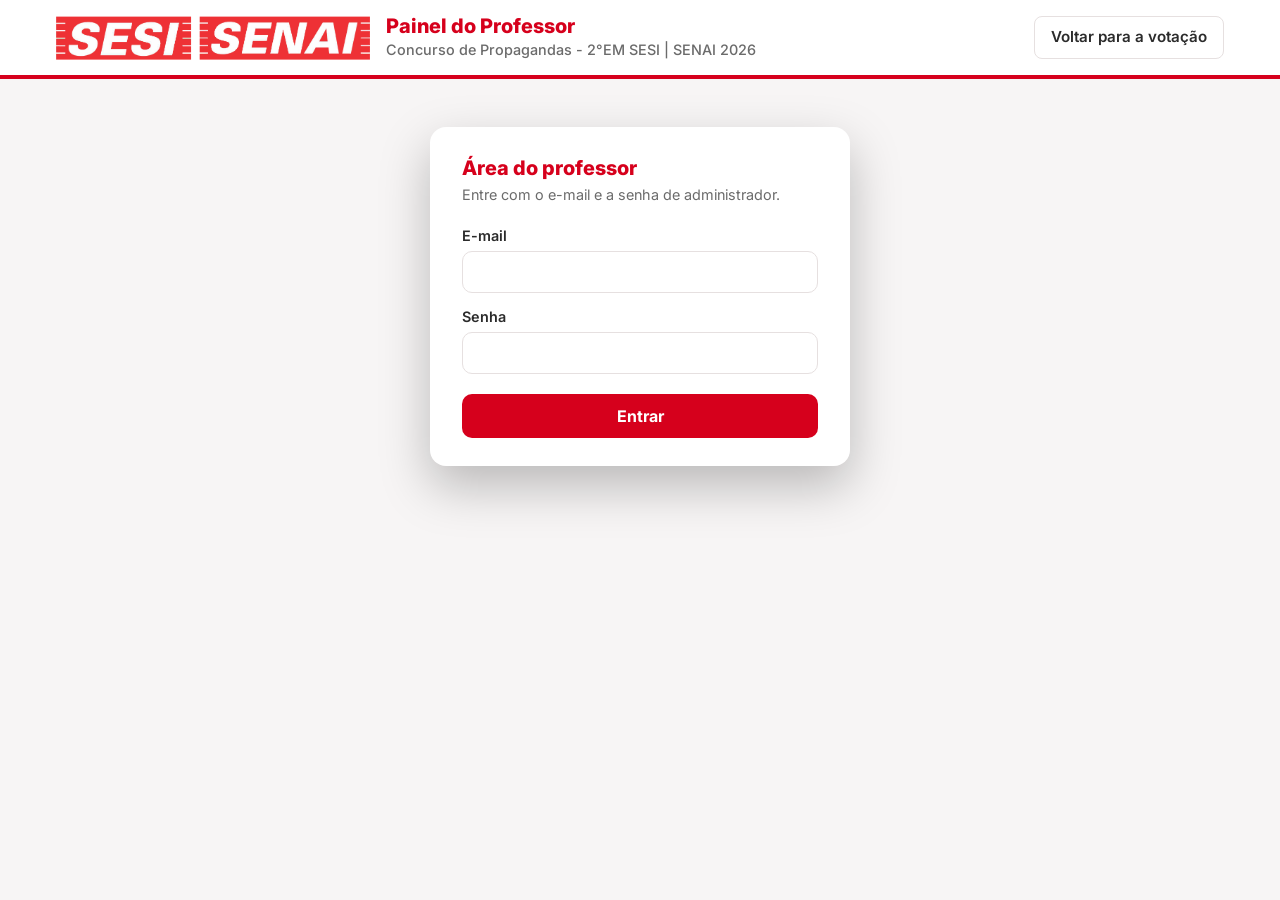
==== admin.html @ be34e26c "first commit" ====
<!DOCTYPE html>
<html lang="pt-BR">
<head>
  <meta charset="UTF-8">
  <meta name="viewport" content="width=device-width, initial-scale=1.0">
  <title>Painel do Professor - Concurso de Propagandas 2026</title>
  <link rel="preconnect" href="https://fonts.googleapis.com">
  <link rel="preconnect" href="https://fonts.gstatic.com" crossorigin>
  <link href="https://fonts.googleapis.com/css2?family=Inter:wght@400;500;600;700;800&display=swap" rel="stylesheet">
  <link rel="stylesheet" href="https://cdn.jsdelivr.net/npm/bootstrap-icons@1.11.3/font/bootstrap-icons.min.css">
  <link rel="stylesheet" href="css/style.css">
</head>
<body>

  <header class="cabecalho">
    <div class="container cabecalho-conteudo">
      <div class="marca">
        <img src="img/logo-sesi-senai.png" alt="SESI | SENAI" class="logo">
        <div>
          <h1>Painel do Professor</h1>
          <p>Concurso de Propagandas - 2°EM SESI | SENAI 2026</p>
        </div>
      </div>
      <a href="index.html" class="botao-secundario">Voltar para a votação</a>
    </div>
  </header>

  <main class="container">

    <!-- ===== LOGIN DO ADMIN ===== -->
    <section id="areaLogin" class="card-login login-admin">
      <h1>Área do professor</h1>
      <p class="subtitulo">Entre com o e-mail e a senha de administrador.</p>
      <form id="formAdmin">
        <div class="campo">
          <label for="emailAdmin">E-mail</label>
          <input type="email" id="emailAdmin" required autocomplete="email">
        </div>
        <div class="campo">
          <label for="senhaAdmin">Senha</label>
          <input type="password" id="senhaAdmin" required autocomplete="current-password">
        </div>
        <button type="submit" id="botaoEntrarAdmin" class="botao-principal">Entrar</button>
      </form>
    </section>

    <!-- ===== RESULTADOS ===== -->
    <section id="areaPainel" hidden>
      <div class="painel-titulo">
        <h2>Resultados</h2>
        <div class="botoes">
          <button id="botaoAtualizar" class="botao-secundario"><i class="bi bi-arrow-clockwise"></i> Atualizar</button>
          <button id="botaoPlanilha" class="botao-secundario"><i class="bi bi-download"></i> Baixar planilha</button>
          <button id="botaoSairAdmin" class="botao-secundario">Sair</button>
        </div>
      </div>

      <div class="cards">
        <div class="card-info">
          <i class="bi bi-person-check-fill"></i>
          <div class="card-numero" id="totalParticipantes">0</div>
          <div class="card-rotulo">Pessoas que entraram</div>
        </div>
        <div class="card-info">
          <i class="bi bi-people-fill"></i>
          <div class="card-numero" id="totalAvaliacoes">0</div>
          <div class="card-rotulo">Total de votos</div>
        </div>
      </div>

      <div class="bloco">
        <h3>Ranking por média</h3>
        <div class="tabela-rolagem">
          <table>
            <thead>
              <tr><th>#</th><th>Propaganda</th><th>Votos</th><th>Média</th><th></th></tr>
            </thead>
            <tbody id="tabelaRanking"></tbody>
          </table>
        </div>
      </div>

      <div class="bloco">
        <h3>Todas as avaliações</h3>
        <div class="tabela-rolagem">
          <table>
            <thead>
              <tr><th>Nome</th><th>E-mail</th><th>Propaganda</th><th>Nota</th><th>Data</th></tr>
            </thead>
            <tbody id="tabelaAvaliacoes"></tbody>
          </table>
        </div>
      </div>
    </section>
  </main>

  <script src="js/config.js"></script>
  <script src="js/videos.js"></script>
  <script src="js/banco.js"></script>
  <script src="js/admin.js"></script>
</body>
</html>
---- css/style.css ----
/* =============================================================
   CORES E CONFIGURAÇÕES GERAIS
   Para mudar uma cor do site inteiro, mude aqui.
   ============================================================= */
:root {
  --vermelho: #d6001c;
  --vermelho-escuro: #9e0015;
  --vermelho-claro: #fdeced;
  --fundo: #f7f5f5;
  --branco: #ffffff;
  --texto: #2b2b2b;
  --texto-suave: #6b6b6b;
  --borda: #e6e0e0;
  --verde: #1f9d55;
  --sombra: 0 6px 20px rgba(0, 0, 0, 0.06);
  --raio: 16px;
}

* {
  margin: 0;
  padding: 0;
  box-sizing: border-box;
}

body {
  font-family: "Inter", sans-serif;
  background: var(--fundo);
  color: var(--texto);
  line-height: 1.6;
}

button {
  font-family: inherit;
  cursor: pointer;
}

[hidden] {
  display: none !important;
}

.container {
  max-width: 1200px;
  margin: 0 auto;
  padding: 0 16px;
}

/* =============================================================
   BOTÕES
   ============================================================= */
.botao-principal {
  width: 100%;
  padding: 14px 20px;
  border: none;
  border-radius: 10px;
  background: var(--vermelho);
  color: var(--branco);
  font-size: 1rem;
  font-weight: 700;
  transition: background 0.2s;
}
.botao-principal:hover:not(:disabled) {
  background: var(--vermelho-escuro);
}
.botao-principal:disabled {
  background: #d9d2d2;
  color: #8a8282;
  cursor: not-allowed;
}

.botao-secundario {
  padding: 8px 16px;
  border: 1px solid var(--borda);
  border-radius: 8px;
  background: var(--branco);
  color: var(--texto);
  font-weight: 600;
  font-size: 0.95rem;
  text-decoration: none;
  white-space: nowrap;
  transition: all 0.2s;
}
.botao-secundario:hover {
  border-color: var(--vermelho);
  color: var(--vermelho);
}

/* =============================================================
   TELA DE LOGIN
   ============================================================= */
.pagina-login {
  min-height: 100vh;
  display: flex;
  align-items: center;
  justify-content: center;
  padding: 16px;
  background: linear-gradient(135deg, var(--vermelho-escuro), var(--vermelho));
}

.card-login {
  width: 100%;
  max-width: 620px;
  padding: 28px 32px;
  border-radius: var(--raio);
  background: var(--branco);
  box-shadow: 0 20px 50px rgba(0, 0, 0, 0.25);
}
.card-login .logo {
  height: 36px;
  margin-bottom: 12px;
}
.card-login h1 {
  font-size: 1.25rem;
  font-weight: 800;
  line-height: 1.3;
  color: var(--vermelho);
}
.card-login .subtitulo {
  margin: 2px 0 18px;
  color: var(--texto-suave);
  font-size: 0.9rem;
}
.card-login .botao-principal {
  margin-top: 8px;
  padding: 12px 20px;
}

.campo {
  margin-bottom: 12px;
}
.campo label {
  display: block;
  margin-bottom: 4px;
  font-size: 0.9rem;
  font-weight: 600;
}
.campo input {
  width: 100%;
  padding: 10px 12px;
  border: 1px solid var(--borda);
  border-radius: 10px;
  font-family: inherit;
  font-size: 1rem;
}
.campo input:focus {
  outline: none;
  border-color: var(--vermelho);
  box-shadow: 0 0 0 3px var(--vermelho-claro);
}
.dica-campo {
  margin-top: 2px;
  font-size: 0.75rem;
  color: var(--texto-suave);
}

.link-admin {
  display: block;
  margin-top: 14px;
  text-align: center;
  color: var(--texto-suave);
  font-size: 0.9rem;
}

/* =============================================================
   CABEÇALHO
   ============================================================= */
.cabecalho {
  position: sticky;
  top: 0;
  z-index: 10;
  background: var(--branco);
  border-bottom: 4px solid var(--vermelho);
}
.cabecalho-conteudo {
  display: flex;
  justify-content: space-between;
  align-items: center;
  gap: 16px;
  padding-top: 14px;
  padding-bottom: 14px;
}
.marca {
  display: flex;
  align-items: center;
  gap: 16px;
}
.marca .logo {
  height: 44px;
}
.marca h1 {
  font-size: 1.25rem;
  font-weight: 800;
  line-height: 1.2;
  color: var(--vermelho);
}
.marca p {
  color: var(--texto-suave);
  font-size: 0.9rem;
  font-weight: 500;
}
.usuario {
  display: flex;
  align-items: center;
  gap: 10px;
  font-weight: 600;
}
.usuario .bi {
  font-size: 1.5rem;
  color: var(--vermelho);
}

/* =============================================================
   BANNER (HERO)
   ============================================================= */
.hero {
  position: relative;
  overflow: hidden;
  margin-top: 32px;
  padding: 56px 48px;
  border-radius: var(--raio);
  color: var(--branco);
  background: linear-gradient(120deg, var(--vermelho-escuro) 0%, var(--vermelho) 60%, #ff4d5e 100%);
}
/* Círculos decorativos */
.hero::before,
.hero::after {
  content: "";
  position: absolute;
  border-radius: 50%;
  background: rgba(255, 255, 255, 0.08);
}
.hero::before {
  width: 380px;
  height: 380px;
  right: -80px;
  top: -120px;
}
.hero::after {
  width: 220px;
  height: 220px;
  right: 180px;
  bottom: -120px;
}
.hero-texto {
  position: relative;
  z-index: 1;
}
.hero-etiqueta {
  display: inline-block;
  padding: 4px 14px;
  border-radius: 999px;
  background: rgba(255, 255, 255, 0.18);
  font-size: 0.85rem;
  font-weight: 700;
  text-transform: uppercase;
  letter-spacing: 0.05em;
}
.hero h2 {
  max-width: 640px;
  margin: 16px 0 12px;
  font-size: clamp(1.8rem, 4vw, 2.8rem);
  font-weight: 800;
  line-height: 1.15;
}
.hero p {
  max-width: 560px;
  font-size: 1.1rem;
}
.hero-icone {
  position: absolute;
  right: 64px;
  top: 50%;
  transform: translateY(-50%);
  z-index: 1;
  font-size: 7rem;
  opacity: 0.9;
}

/* =============================================================
   CARDS DE INFORMAÇÃO
   ============================================================= */
.cards {
  display: grid;
  grid-template-columns: repeat(auto-fit, minmax(220px, 1fr));
  gap: 20px;
  margin: 32px 0;
}
.card-info {
  padding: 24px;
  border: 1px solid var(--borda);
  border-radius: var(--raio);
  background: var(--branco);
  box-shadow: var(--sombra);
  text-align: center;
}
.card-info .bi {
  font-size: 2rem;
  color: var(--vermelho);
}
.card-numero {
  margin-top: 6px;
  font-size: 2rem;
  font-weight: 800;
}
.card-rotulo {
  color: var(--texto-suave);
  font-size: 0.95rem;
  font-weight: 600;
}

/* =============================================================
   TÍTULO "AVALIE OS VÍDEOS"
   ============================================================= */
.titulo-secao {
  margin: 8px 0 24px;
  text-align: center;
  font-size: clamp(1.6rem, 3vw, 2.2rem);
  font-weight: 800;
  color: var(--vermelho);
}

/* =============================================================
   VOTAÇÃO (card dividido + setas)
   ============================================================= */
.votacao {
  position: relative; /* as setas se posicionam em relação a este bloco */
}

/* Setas: ficam por cima das bordas do card, metade para fora */
.seta {
  position: absolute;
  top: 50%;
  transform: translateY(-50%);
  z-index: 2;
  width: 56px;
  height: 56px;
  border: none;
  border-radius: 50%;
  background: var(--vermelho);
  color: var(--branco);
  font-size: 1.4rem;
  box-shadow: 0 6px 16px rgba(0, 0, 0, 0.2);
  transition: background 0.2s;
}
#botaoAnterior {
  left: -84px;
}
#botaoProximo {
  right: -84px;
}
.seta:hover:not(:disabled) {
  background: var(--vermelho-escuro);
}
.seta:disabled {
  background: #a9a8a8;
  cursor: not-allowed;
}

.card-video {
  display: grid;
  grid-template-columns: 1fr 1fr;
  overflow: hidden;
  border: 1px solid var(--borda);
  border-radius: var(--raio);
  background: var(--branco);
  box-shadow: var(--sombra);
}

/* Lado esquerdo: vídeo */
.lado-video {
  position: relative;
  min-height: 440px;
  background: #111;
}
.lado-video video {
  position: absolute;
  inset: 0;
  width: 100%;
  height: 100%;
  object-fit: contain;
}
.sobreposicao {
  position: absolute;
  inset: 0;
  display: flex;
  align-items: center;
  justify-content: center;
  background: rgba(0, 0, 0, 0.45);
  transition: opacity 0.3s;
}
.sobreposicao.escondido {
  opacity: 0;
  pointer-events: none;
}
.botao-assistir {
  display: flex;
  align-items: center;
  gap: 10px;
  padding: 14px 28px;
  border: none;
  border-radius: 999px;
  background: var(--branco);
  color: var(--vermelho);
  font-size: 1.1rem;
  font-weight: 700;
  box-shadow: 0 10px 25px rgba(0, 0, 0, 0.3);
  transition: transform 0.2s;
}
.botao-assistir .bi {
  font-size: 1.6rem;
}
.botao-assistir:hover {
  transform: scale(1.05);
}

/* Lado direito: avaliação */
.lado-avaliacao {
  display: flex;
  flex-direction: column;
  padding: 32px;
}
.contador {
  color: var(--vermelho);
  font-size: 0.85rem;
  font-weight: 700;
  text-transform: uppercase;
  letter-spacing: 0.05em;
}
.lado-avaliacao h3 {
  margin: 6px 0 4px;
  font-size: 1.5rem;
  line-height: 1.25;
}
.produto {
  margin-bottom: 14px;
  color: var(--texto-suave);
}
.status-video {
  margin-bottom: 18px;
  padding: 8px 12px;
  border-radius: 8px;
  font-size: 0.9rem;
  font-weight: 600;
}
.status-video.pendente {
  background: #f3f0f0;
  color: var(--texto-suave);
}
.status-video.avaliado {
  background: #e6f6ed;
  color: var(--verde);
}

/* Notas em 2 colunas: 5, 4, 3 na esquerda e 2, 1, 0 na direita */
.opcoes {
  display: grid;
  grid-template-columns: 1fr 1fr;
  grid-template-rows: repeat(3, auto);
  grid-auto-flow: column;
  gap: 8px;
  margin-bottom: 12px;
  border: none;
}
.opcoes legend {
  margin-bottom: 8px;
  font-weight: 700;
}
.opcao {
  display: flex;
  align-items: center;
  gap: 10px;
  padding: 10px 12px;
  border: 1px solid var(--borda);
  border-radius: 10px;
  cursor: pointer;
  transition: border-color 0.2s, background 0.2s;
}
.opcao:hover {
  border-color: var(--vermelho);
}
.opcao input {
  accent-color: var(--vermelho);
}
.opcao:has(input:checked) {
  border-color: var(--vermelho);
  background: var(--vermelho-claro);
}
.opcoes:disabled .opcao {
  opacity: 0.5;
  cursor: not-allowed;
}
.nota-numero {
  font-weight: 800;
  color: var(--vermelho);
}

.aviso {
  min-height: 1.4em;
  margin-bottom: 10px;
  color: var(--texto-suave);
  font-size: 0.9rem;
  font-weight: 600;
}
.aviso.erro {
  color: var(--vermelho);
}
.aviso.sucesso {
  color: var(--verde);
}

/* Bolinhas embaixo do card */
.pontos {
  display: flex;
  justify-content: center;
  gap: 12px;
  margin-top: 20px;
}
.ponto {
  width: 14px;
  height: 14px;
  padding: 0;
  border: 2px solid var(--vermelho);
  border-radius: 50%;
  background: var(--branco);
  transition: transform 0.2s;
}
.ponto.avaliado {
  background: var(--vermelho);
}
.ponto.ativo {
  transform: scale(1.4);
  box-shadow: 0 0 0 3px var(--vermelho-claro);
}

/* =============================================================
   PAINEL DO ADMINISTRADOR
   ============================================================= */
.painel-titulo {
  display: flex;
  justify-content: space-between;
  align-items: center;
  flex-wrap: wrap;
  gap: 12px;
  margin: 32px 0 8px;
}
.botoes {
  display: flex;
  flex-wrap: wrap;
  gap: 8px;
}
.bloco {
  margin-bottom: 24px;
  padding: 24px;
  border: 1px solid var(--borda);
  border-radius: var(--raio);
  background: var(--branco);
  box-shadow: var(--sombra);
}
.bloco h3 {
  margin-bottom: 16px;
}
.tabela-rolagem {
  overflow-x: auto;
}
table {
  width: 100%;
  border-collapse: collapse;
  font-size: 0.95rem;
}
th,
td {
  padding: 10px 12px;
  border-bottom: 1px solid var(--borda);
  text-align: left;
  vertical-align: middle;
}
th {
  background: var(--vermelho-claro);
  color: var(--vermelho-escuro);
  font-weight: 700;
  white-space: nowrap;
}
td small {
  color: var(--texto-suave);
}
.barra {
  min-width: 80px;
  height: 8px;
  overflow: hidden;
  border-radius: 99px;
  background: #f0eaea;
}
.barra div {
  height: 100%;
  background: var(--vermelho);
}
.login-admin {
  max-width: 420px;
  margin: 48px auto;
}

/* =============================================================
   RODAPÉ
   ============================================================= */
.rodape {
  margin-top: 56px;
  padding: 24px 0;
  border-top: 1px solid var(--borda);
  background: var(--branco);
  color: var(--texto-suave);
  font-size: 0.9rem;
  text-align: center;
}

/* =============================================================
   CELULAR E TABLET
   ============================================================= */

/* Tela um pouco menor que o site: as setas saem menos para fora */
@media (max-width: 1250px) {
  #botaoAnterior {
    left: -16px;
  }
  #botaoProximo {
    right: -16px;
  }
}

@media (max-width: 860px) {
  .cabecalho-conteudo {
    align-items: flex-start;
  }
  .marca .logo{
    width: 100px;
    height: max-content;
  }
  .marca h1{
    font-size: 13px;
  }
  .marca p{
    font-size: 8px;
  }
  .usuario .bi{
    font-size: 1rem;
  }
  .usuario .nomeUsuario{
    font-weight: 200;
    font-size: 10px;
  }
  .usuario .botao-secundario{
    font-size: 10px;
    padding: 4px 8px;
  }
  .hero {
    padding: 36px 24px;
  }
  .hero-icone {
    display: none;
  }
  .cards{
    grid-template-columns: 1fr;
  }
  .card-video {
    grid-template-columns: 1fr;
  }
  .lado-video {
    min-height: 250px;
  }
  .lado-avaliacao {
    padding: 24px;
  }
  /* No celular as setas vão para baixo do card */
  .votacao {
    display: grid;
    grid-template-columns: 1fr 1fr;
    grid-template-areas:
      "card card"
      "anterior proximo";
    gap: 16px;
  }
  .card-video {
    grid-area: card;
  }
  .seta {
    position: static;
    transform: none;
  }
  #botaoAnterior {
    grid-area: anterior;
    justify-self: start;
  }
  #botaoProximo {
    grid-area: proximo;
    justify-self: end;
  }
  .pontos{
    margin-top: -35px;
  }
}

@media (max-width: 480px) {
  .marca {
    gap: 12px;
  }
  .marca .logo {
    width: 100px;
    height: max-content;
  }
  .marca h1 {
    font-size: 0.5rem;
  }
  .marca p{
    font-size: 8px;
  }
  .botao-secundario{
    font-size: 0.5rem;
  }
  .usuario{
    gap: 5px;
  }
  .usuario .bi{
    position: absolute;
    font-size: 1.5rem;
    right: 80px;
  }
  .usuario .nomeUsuario{
    visibility: hidden;
  }
  .usuario .botao-secundario{
    font-size: 15px;
    padding: 5px 9pxpx;
  }
  .opcoes {
    grid-template-columns: 1fr;
    grid-template-rows: none;
    grid-auto-flow: row;
  }
  .card-login {
    padding: 24px 20px;
  }
}
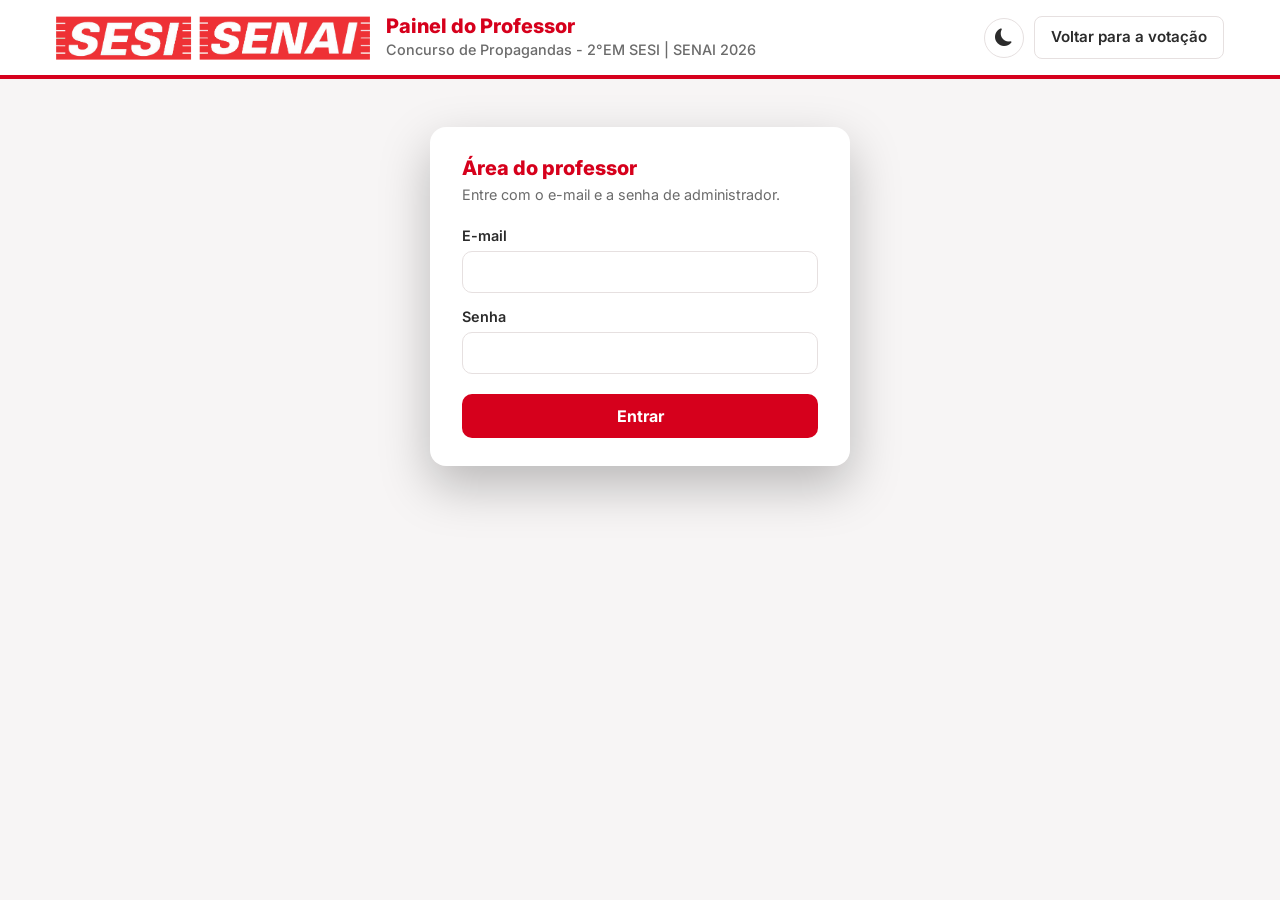
==== commit 78eb3b59: "responsividade, tema escuro e acessibilidade" ====
--- a/admin.html
+++ b/admin.html
@@ -9,6 +9,7 @@
   <link href="https://fonts.googleapis.com/css2?family=Inter:wght@400;500;600;700;800&display=swap" rel="stylesheet">
   <link rel="stylesheet" href="https://cdn.jsdelivr.net/npm/bootstrap-icons@1.11.3/font/bootstrap-icons.min.css">
   <link rel="stylesheet" href="css/style.css">
+  <script src="js/tema.js"></script>
 </head>
 <body>
 
@@ -21,7 +22,10 @@
           <p>Concurso de Propagandas - 2°EM SESI | SENAI 2026</p>
         </div>
       </div>
-      <a href="index.html" class="botao-secundario">Voltar para a votação</a>
+      <div class="usuario">
+        <button type="button" class="botao-tema" aria-label="Ativar modo escuro"></button>
+        <a href="index.html" class="botao-secundario">Voltar para a votação</a>
+      </div>
     </div>
   </header>
 
@@ -49,20 +53,20 @@
       <div class="painel-titulo">
         <h2>Resultados</h2>
         <div class="botoes">
-          <button id="botaoAtualizar" class="botao-secundario"><i class="bi bi-arrow-clockwise"></i> Atualizar</button>
-          <button id="botaoPlanilha" class="botao-secundario"><i class="bi bi-download"></i> Baixar planilha</button>
+          <button id="botaoAtualizar" class="botao-secundario"><i class="bi bi-arrow-clockwise" aria-hidden="true"></i> Atualizar</button>
+          <button id="botaoPlanilha" class="botao-secundario"><i class="bi bi-download" aria-hidden="true"></i> Baixar planilha</button>
           <button id="botaoSairAdmin" class="botao-secundario">Sair</button>
         </div>
       </div>
 
       <div class="cards">
         <div class="card-info">
-          <i class="bi bi-person-check-fill"></i>
+          <i class="bi bi-person-check-fill" aria-hidden="true"></i>
           <div class="card-numero" id="totalParticipantes">0</div>
           <div class="card-rotulo">Pessoas que entraram</div>
         </div>
         <div class="card-info">
-          <i class="bi bi-people-fill"></i>
+          <i class="bi bi-people-fill" aria-hidden="true"></i>
           <div class="card-numero" id="totalAvaliacoes">0</div>
           <div class="card-rotulo">Total de votos</div>
         </div>
@@ -73,7 +77,7 @@
         <div class="tabela-rolagem">
           <table>
             <thead>
-              <tr><th>#</th><th>Propaganda</th><th>Votos</th><th>Média</th><th></th></tr>
+              <tr><th scope="col">#</th><th scope="col">Propaganda</th><th scope="col">Votos</th><th scope="col">Média</th><th scope="col"><span class="sr-only">Gráfico</span></th></tr>
             </thead>
             <tbody id="tabelaRanking"></tbody>
           </table>
@@ -85,7 +89,7 @@
         <div class="tabela-rolagem">
           <table>
             <thead>
-              <tr><th>Nome</th><th>E-mail</th><th>Propaganda</th><th>Nota</th><th>Data</th></tr>
+              <tr><th scope="col">Nome</th><th scope="col">E-mail</th><th scope="col">Propaganda</th><th scope="col">Nota</th><th scope="col">Data</th></tr>
             </thead>
             <tbody id="tabelaAvaliacoes"></tbody>
           </table>
@@ -94,6 +98,16 @@
     </section>
   </main>
 
+  <!-- VLibras: tradução para Libras (governo federal) -->
+  <div vw class="enabled">
+    <div vw-access-button class="active"></div>
+    <div vw-plugin-wrapper>
+      <div class="vw-plugin-top-wrapper"></div>
+    </div>
+  </div>
+  <script src="https://vlibras.gov.br/app/vlibras-plugin.js"></script>
+  <script>new window.VLibras.Widget("https://vlibras.gov.br/app");</script>
+
   <script src="js/config.js"></script>
   <script src="js/videos.js"></script>
   <script src="js/banco.js"></script>
--- a/css/style.css
+++ b/css/style.css
@@ -3,17 +3,54 @@
    Para mudar uma cor do site inteiro, mude aqui.
    ============================================================= */
 :root {
-  --vermelho: #d6001c;
-  --vermelho-escuro: #9e0015;
-  --vermelho-claro: #fdeced;
-  --fundo: #f7f5f5;
-  --branco: #ffffff;
+  color-scheme: light;
+  --vermelho: #d6001c;          /* fundo de botões e destaques */
+  --vermelho-escuro: #9e0015;   /* botão com o mouse em cima */
+  --vermelho-claro: #fdeced;    /* fundos suaves (nota marcada, tabela) */
+  --vermelho-texto: #d6001c;    /* textos e ícones vermelhos */
+  --fundo: #f7f5f5;             /* fundo da página */
+  --cartao: #ffffff;            /* fundo dos cards, cabeçalho e rodapé */
+  --branco: #ffffff;            /* texto em cima do vermelho */
   --texto: #2b2b2b;
   --texto-suave: #6b6b6b;
   --borda: #e6e0e0;
   --verde: #1f9d55;
+  --verde-claro: #e6f6ed;
+  --cinza-claro: #f3f0f0;
+  --desativado-fundo: #d9d2d2;
+  --desativado-texto: #8a8282;
+  --seta-desativada: #a9a8a8;
+  --barra-fundo: #f0eaea;
+  --fundo-login: linear-gradient(135deg, #9e0015, #d6001c);
   --sombra: 0 6px 20px rgba(0, 0, 0, 0.06);
   --raio: 16px;
+}
+
+/* =============================================================
+   MODO ESCURO
+   O arquivo js/tema.js coloca data-tema="escuro" na página.
+   Aqui só trocamos os valores das cores lá de cima.
+   ============================================================= */
+:root[data-tema="escuro"] {
+  color-scheme: dark;
+  --vermelho: #e8283e;
+  --vermelho-escuro: #b8001a;
+  --vermelho-claro: #3a1418;
+  --vermelho-texto: #ff6b78;
+  --fundo: #121214;
+  --cartao: #29292b;
+  --texto: #ececec;
+  --texto-suave: #a8a8ad;
+  --borda: #6f6f70;
+  --verde: #3ccf7a;
+  --verde-claro: #12301f;
+  --cinza-claro: #2a2a2f;
+  --desativado-fundo: #3a3a40;
+  --desativado-texto: #8d8d93;
+  --seta-desativada: #4a4a50;
+  --barra-fundo: #2e2e33;
+  --fundo-login: linear-gradient(135deg, #3a0008, #121214);
+  --sombra: 0 6px 20px rgba(0, 0, 0, 0.4);
 }
 
 * {
@@ -36,6 +73,22 @@
 
 [hidden] {
   display: none !important;
+}
+
+/* Texto escondido na tela, mas lido pelo leitor de tela */
+.sr-only {
+  position: absolute;
+  width: 1px;
+  height: 1px;
+  overflow: hidden;
+  clip: rect(0, 0, 0, 0);
+  white-space: nowrap;
+}
+
+/* Contorno vermelho em tudo que recebe foco pelo teclado (tecla Tab) */
+:focus-visible {
+  outline: 3px solid var(--vermelho-texto);
+  outline-offset: 2px;
 }
 
 .container {
@@ -62,8 +115,8 @@
   background: var(--vermelho-escuro);
 }
 .botao-principal:disabled {
-  background: #d9d2d2;
-  color: #8a8282;
+  background: var(--desativado-fundo);
+  color: var(--desativado-texto);
   cursor: not-allowed;
 }
 
@@ -71,7 +124,7 @@
   padding: 8px 16px;
   border: 1px solid var(--borda);
   border-radius: 8px;
-  background: var(--branco);
+  background: var(--cartao);
   color: var(--texto);
   font-weight: 600;
   font-size: 0.95rem;
@@ -80,8 +133,28 @@
   transition: all 0.2s;
 }
 .botao-secundario:hover {
-  border-color: var(--vermelho);
-  color: var(--vermelho);
+  border-color: var(--vermelho-texto);
+  color: var(--vermelho-texto);
+}
+
+/* Botão de trocar o tema (lua / sol) */
+.botao-tema {
+  display: inline-flex;
+  align-items: center;
+  justify-content: center;
+  flex-shrink: 0;
+  width: 40px;
+  height: 40px;
+  border: 1px solid var(--borda);
+  border-radius: 50%;
+  background: var(--cartao);
+  color: var(--texto);
+  font-size: 1.1rem;
+  transition: all 0.2s;
+}
+.botao-tema:hover {
+  border-color: var(--vermelho-texto);
+  color: var(--vermelho-texto);
 }
 
 /* =============================================================
@@ -93,16 +166,22 @@
   align-items: center;
   justify-content: center;
   padding: 16px;
-  background: linear-gradient(135deg, var(--vermelho-escuro), var(--vermelho));
+  background: var(--fundo-login);
 }
 
 .card-login {
+  position: relative; /* para o botão de tema ficar no canto */
   width: 100%;
   max-width: 620px;
   padding: 28px 32px;
   border-radius: var(--raio);
-  background: var(--branco);
+  background: var(--cartao);
   box-shadow: 0 20px 50px rgba(0, 0, 0, 0.25);
+}
+.card-login .botao-tema {
+  position: absolute;
+  top: 16px;
+  right: 16px;
 }
 .card-login .logo {
   height: 36px;
@@ -112,7 +191,7 @@
   font-size: 1.25rem;
   font-weight: 800;
   line-height: 1.3;
-  color: var(--vermelho);
+  color: var(--vermelho-texto);
 }
 .card-login .subtitulo {
   margin: 2px 0 18px;
@@ -138,12 +217,14 @@
   padding: 10px 12px;
   border: 1px solid var(--borda);
   border-radius: 10px;
+  background: var(--cartao);
+  color: var(--texto);
   font-family: inherit;
   font-size: 1rem;
 }
 .campo input:focus {
   outline: none;
-  border-color: var(--vermelho);
+  border-color: var(--vermelho-texto);
   box-shadow: 0 0 0 3px var(--vermelho-claro);
 }
 .dica-campo {
@@ -167,7 +248,7 @@
   position: sticky;
   top: 0;
   z-index: 10;
-  background: var(--branco);
+  background: var(--cartao);
   border-bottom: 4px solid var(--vermelho);
 }
 .cabecalho-conteudo {
@@ -190,7 +271,7 @@
   font-size: 1.25rem;
   font-weight: 800;
   line-height: 1.2;
-  color: var(--vermelho);
+  color: var(--vermelho-texto);
 }
 .marca p {
   color: var(--texto-suave);
@@ -203,9 +284,9 @@
   gap: 10px;
   font-weight: 600;
 }
-.usuario .bi {
+.usuario > .bi {
   font-size: 1.5rem;
-  color: var(--vermelho);
+  color: var(--vermelho-texto);
 }
 
 /* =============================================================
@@ -217,8 +298,8 @@
   margin-top: 32px;
   padding: 56px 48px;
   border-radius: var(--raio);
-  color: var(--branco);
-  background: linear-gradient(120deg, var(--vermelho-escuro) 0%, var(--vermelho) 60%, #ff4d5e 100%);
+  color: #ffffff;
+  background: linear-gradient(120deg, #9e0015 0%, #d6001c 60%, #ff4d5e 100%);
 }
 /* Círculos decorativos */
 .hero::before,
@@ -288,13 +369,13 @@
   padding: 24px;
   border: 1px solid var(--borda);
   border-radius: var(--raio);
-  background: var(--branco);
+  background: var(--cartao);
   box-shadow: var(--sombra);
   text-align: center;
 }
 .card-info .bi {
   font-size: 2rem;
-  color: var(--vermelho);
+  color: var(--vermelho-texto);
 }
 .card-numero {
   margin-top: 6px;
@@ -315,7 +396,7 @@
   text-align: center;
   font-size: clamp(1.6rem, 3vw, 2.2rem);
   font-weight: 800;
-  color: var(--vermelho);
+  color: var(--vermelho-texto);
 }
 
 /* =============================================================
@@ -325,7 +406,7 @@
   position: relative; /* as setas se posicionam em relação a este bloco */
 }
 
-/* Setas: ficam por cima das bordas do card, metade para fora */
+/* Setas: ficam do lado de fora do card */
 .seta {
   position: absolute;
   top: 50%;
@@ -351,7 +432,7 @@
   background: var(--vermelho-escuro);
 }
 .seta:disabled {
-  background: #a9a8a8;
+  background: var(--seta-desativada);
   cursor: not-allowed;
 }
 
@@ -361,7 +442,7 @@
   overflow: hidden;
   border: 1px solid var(--borda);
   border-radius: var(--raio);
-  background: var(--branco);
+  background: var(--cartao);
   box-shadow: var(--sombra);
 }
 
@@ -398,8 +479,8 @@
   padding: 14px 28px;
   border: none;
   border-radius: 999px;
-  background: var(--branco);
-  color: var(--vermelho);
+  background: #ffffff;
+  color: #d6001c;
   font-size: 1.1rem;
   font-weight: 700;
   box-shadow: 0 10px 25px rgba(0, 0, 0, 0.3);
@@ -419,7 +500,7 @@
   padding: 32px;
 }
 .contador {
-  color: var(--vermelho);
+  color: var(--vermelho-texto);
   font-size: 0.85rem;
   font-weight: 700;
   text-transform: uppercase;
@@ -442,11 +523,11 @@
   font-weight: 600;
 }
 .status-video.pendente {
-  background: #f3f0f0;
+  background: var(--cinza-claro);
   color: var(--texto-suave);
 }
 .status-video.avaliado {
-  background: #e6f6ed;
+  background: var(--verde-claro);
   color: var(--verde);
 }
 
@@ -475,13 +556,13 @@
   transition: border-color 0.2s, background 0.2s;
 }
 .opcao:hover {
-  border-color: var(--vermelho);
+  border-color: var(--vermelho-texto);
 }
 .opcao input {
   accent-color: var(--vermelho);
 }
 .opcao:has(input:checked) {
-  border-color: var(--vermelho);
+  border-color: var(--vermelho-texto);
   background: var(--vermelho-claro);
 }
 .opcoes:disabled .opcao {
@@ -490,7 +571,7 @@
 }
 .nota-numero {
   font-weight: 800;
-  color: var(--vermelho);
+  color: var(--vermelho-texto);
 }
 
 .aviso {
@@ -501,7 +582,7 @@
   font-weight: 600;
 }
 .aviso.erro {
-  color: var(--vermelho);
+  color: var(--vermelho-texto);
 }
 .aviso.sucesso {
   color: var(--verde);
@@ -515,16 +596,23 @@
   margin-top: 20px;
 }
 .ponto {
+  position: relative;
   width: 14px;
   height: 14px;
   padding: 0;
-  border: 2px solid var(--vermelho);
+  border: 2px solid var(--vermelho-texto);
   border-radius: 50%;
-  background: var(--branco);
+  background: var(--cartao);
   transition: transform 0.2s;
 }
+/* Área de toque maior que a bolinha (melhor no celular) */
+.ponto::after {
+  content: "";
+  position: absolute;
+  inset: -7px;
+}
 .ponto.avaliado {
-  background: var(--vermelho);
+  background: var(--vermelho-texto);
 }
 .ponto.ativo {
   transform: scale(1.4);
@@ -552,7 +640,7 @@
   padding: 24px;
   border: 1px solid var(--borda);
   border-radius: var(--raio);
-  background: var(--branco);
+  background: var(--cartao);
   box-shadow: var(--sombra);
 }
 .bloco h3 {
@@ -575,7 +663,7 @@
 }
 th {
   background: var(--vermelho-claro);
-  color: var(--vermelho-escuro);
+  color: var(--vermelho-texto);
   font-weight: 700;
   white-space: nowrap;
 }
@@ -587,7 +675,7 @@
   height: 8px;
   overflow: hidden;
   border-radius: 99px;
-  background: #f0eaea;
+  background: var(--barra-fundo);
 }
 .barra div {
   height: 100%;
@@ -605,7 +693,7 @@
   margin-top: 56px;
   padding: 24px 0;
   border-top: 1px solid var(--borda);
-  background: var(--branco);
+  background: var(--cartao);
   color: var(--texto-suave);
   font-size: 0.9rem;
   text-align: center;
@@ -615,8 +703,9 @@
    CELULAR E TABLET
    ============================================================= */
 
-/* Tela um pouco menor que o site: as setas saem menos para fora */
-@media (max-width: 1250px) {
+/* Notebook (até 1360px): as setas ficam por cima da borda do card,
+   senão elas sairiam da tela */
+@media (max-width: 1360px) {
   #botaoAnterior {
     left: -16px;
   }
@@ -626,29 +715,30 @@
 }
 
 @media (max-width: 860px) {
-  .cabecalho-conteudo {
-    align-items: flex-start;
-  }
-  .marca .logo{
-    width: 100px;
-    height: max-content;
-  }
-  .marca h1{
-    font-size: 13px;
-  }
-  .marca p{
-    font-size: 8px;
-  }
-  .usuario .bi{
+  .marca {
+    gap: 12px;
+  }
+  .marca .logo {
+    height: 32px;
+  }
+  .marca h1 {
     font-size: 1rem;
   }
-  .usuario .nomeUsuario{
-    font-weight: 200;
-    font-size: 10px;
-  }
-  .usuario .botao-secundario{
-    font-size: 10px;
-    padding: 4px 8px;
+  .marca p {
+    font-size: 0.8rem;
+  }
+  .usuario {
+    gap: 8px;
+  }
+  .usuario > .bi {
+    font-size: 1.25rem;
+  }
+  .nomeUsuario {
+    font-size: 0.85rem;
+  }
+  .usuario .botao-secundario {
+    padding: 6px 12px;
+    font-size: 0.85rem;
   }
   .hero {
     padding: 36px 24px;
@@ -656,7 +746,7 @@
   .hero-icone {
     display: none;
   }
-  .cards{
+  .cards {
     grid-template-columns: 1fr;
   }
   .card-video {
@@ -692,43 +782,55 @@
     grid-area: proximo;
     justify-self: end;
   }
-  .pontos{
+  .pontos {
     margin-top: -35px;
   }
 }
 
+/* Celular: logo e título em cima, usuário e botões embaixo */
+@media (max-width: 600px) {
+  /* No celular o cabeçalho não fica preso no topo (ocuparia muito da tela) */
+  .cabecalho {
+    position: static;
+  }
+  .marca {
+    flex-direction: column;
+    align-items: flex-start;
+    gap: 6px;
+  }
+  .cabecalho-conteudo {
+    flex-direction: column;
+    align-items: stretch;
+    gap: 8px;
+    padding-top: 10px;
+    padding-bottom: 10px;
+  }
+  .marca .logo {
+    height: 26px;
+  }
+  .marca h1 {
+    font-size: 0.95rem;
+  }
+  .marca p {
+    font-size: 0.75rem;
+  }
+  .usuario {
+    justify-content: flex-end;
+  }
+  .nomeUsuario {
+    flex: 1;
+    min-width: 0;
+    overflow: hidden;
+    text-overflow: ellipsis;
+    white-space: nowrap;
+  }
+  .botao-tema {
+    width: 36px;
+    height: 36px;
+  }
+}
+
 @media (max-width: 480px) {
-  .marca {
-    gap: 12px;
-  }
-  .marca .logo {
-    width: 100px;
-    height: max-content;
-  }
-  .marca h1 {
-    font-size: 0.5rem;
-  }
-  .marca p{
-    font-size: 8px;
-  }
-  .botao-secundario{
-    font-size: 0.5rem;
-  }
-  .usuario{
-    gap: 5px;
-  }
-  .usuario .bi{
-    position: absolute;
-    font-size: 1.5rem;
-    right: 80px;
-  }
-  .usuario .nomeUsuario{
-    visibility: hidden;
-  }
-  .usuario .botao-secundario{
-    font-size: 15px;
-    padding: 5px 9pxpx;
-  }
   .opcoes {
     grid-template-columns: 1fr;
     grid-template-rows: none;
@@ -737,4 +839,8 @@
   .card-login {
     padding: 24px 20px;
   }
-}
+  .card-login .botao-tema {
+    top: 12px;
+    right: 12px;
+  }
+}
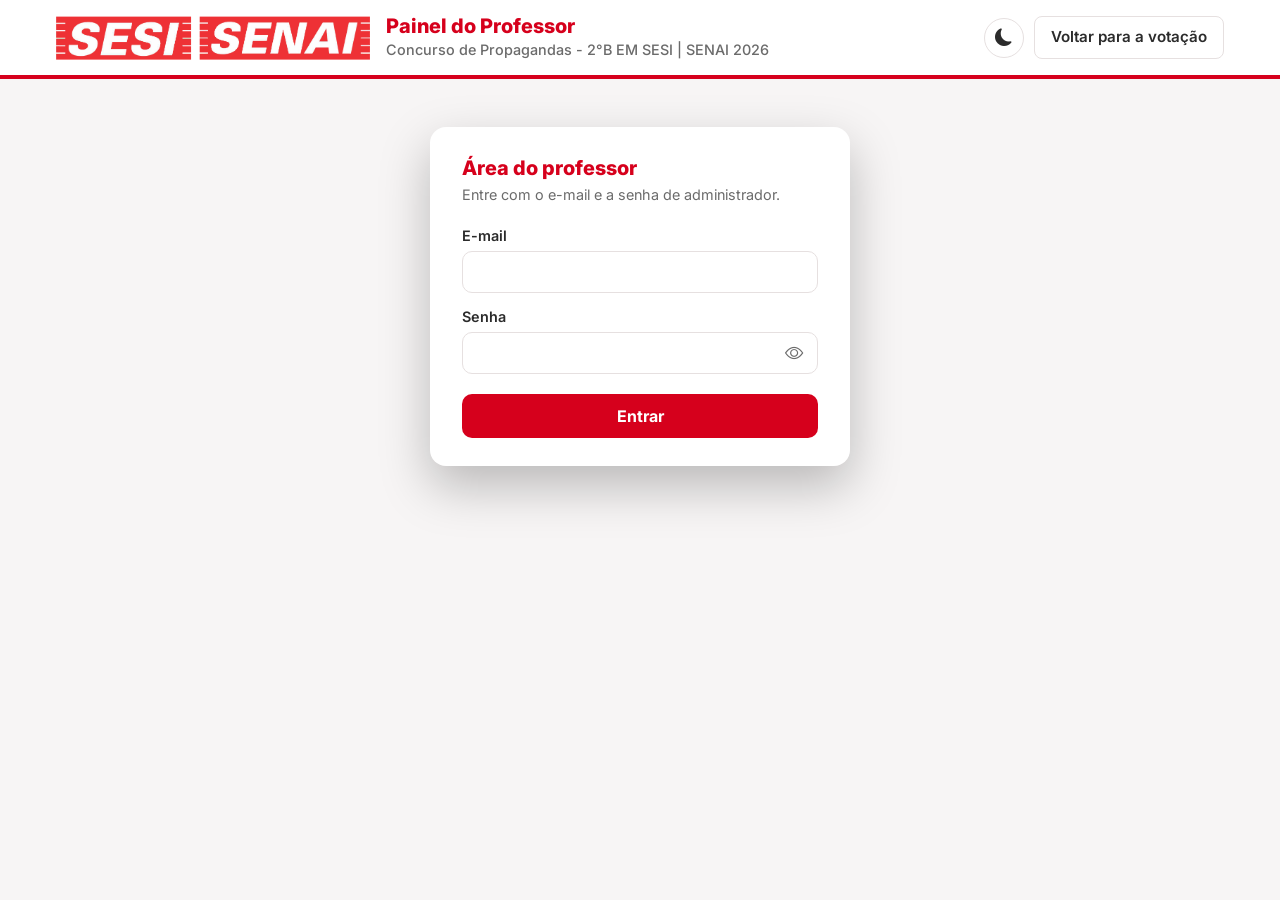
==== commit f73b43e4: "icone de olhinho, já votado e sorteio de videos" ====
--- a/admin.html
+++ b/admin.html
@@ -19,7 +19,7 @@
         <img src="img/logo-sesi-senai.png" alt="SESI | SENAI" class="logo">
         <div>
           <h1>Painel do Professor</h1>
-          <p>Concurso de Propagandas - 2°EM SESI | SENAI 2026</p>
+          <p>Concurso de Propagandas - 2°B EM SESI | SENAI 2026</p>
         </div>
       </div>
       <div class="usuario">
@@ -42,7 +42,12 @@
         </div>
         <div class="campo">
           <label for="senhaAdmin">Senha</label>
-          <input type="password" id="senhaAdmin" required autocomplete="current-password">
+          <div class="campo-senha">
+            <input type="password" id="senhaAdmin" required autocomplete="current-password">
+            <button type="button" class="botao-olho" aria-controls="senhaAdmin" aria-label="Mostrar senha">
+              <i class="bi bi-eye" aria-hidden="true"></i>
+            </button>
+          </div>
         </div>
         <button type="submit" id="botaoEntrarAdmin" class="botao-principal">Entrar</button>
       </form>
@@ -112,5 +117,6 @@
   <script src="js/videos.js"></script>
   <script src="js/banco.js"></script>
   <script src="js/admin.js"></script>
+  <script src="js/senha.js"></script>
 </body>
 </html>
--- a/css/style.css
+++ b/css/style.css
@@ -227,6 +227,38 @@
   border-color: var(--vermelho-texto);
   box-shadow: 0 0 0 3px var(--vermelho-claro);
 }
+
+/* Campo de senha com o botão de olho dentro */
+.campo-senha {
+  position: relative;
+}
+.campo-senha input {
+  padding-right: 48px; /* espaço para o olho não ficar em cima do texto */
+}
+/* Esconde o olho próprio do Edge para não aparecerem dois */
+.campo-senha input::-ms-reveal {
+  display: none;
+}
+.botao-olho {
+  position: absolute;
+  top: 50%;
+  right: 6px;
+  transform: translateY(-50%);
+  display: flex;
+  align-items: center;
+  justify-content: center;
+  width: 36px;
+  height: 36px;
+  border: none;
+  border-radius: 8px;
+  background: transparent;
+  color: var(--texto-suave);
+  font-size: 1.15rem;
+}
+.botao-olho:hover {
+  color: var(--vermelho-texto);
+}
+
 .dica-campo {
   margin-top: 2px;
   font-size: 0.75rem;
@@ -526,9 +558,23 @@
   background: var(--cinza-claro);
   color: var(--texto-suave);
 }
-.status-video.avaliado {
-  background: var(--verde-claro);
+
+/* Mensagem "Vídeo já votado" (substitui o lado direito depois do voto) */
+.ja-votado {
+  flex: 1;
+  min-height: 200px;
+  display: flex;
+  flex-direction: column;
+  align-items: center;
+  justify-content: center;
+  gap: 12px;
+  text-align: center;
   color: var(--verde);
+  font-size: 1.5rem;
+  font-weight: 800;
+}
+.ja-votado .bi {
+  font-size: 3.5rem;
 }
 
 /* Notas em 2 colunas: 5, 4, 3 na esquerda e 2, 1, 0 na direita */
@@ -753,7 +799,7 @@
     grid-template-columns: 1fr;
   }
   .lado-video {
-    min-height: 250px;
+    min-height: 205px;
   }
   .lado-avaliacao {
     padding: 24px;
